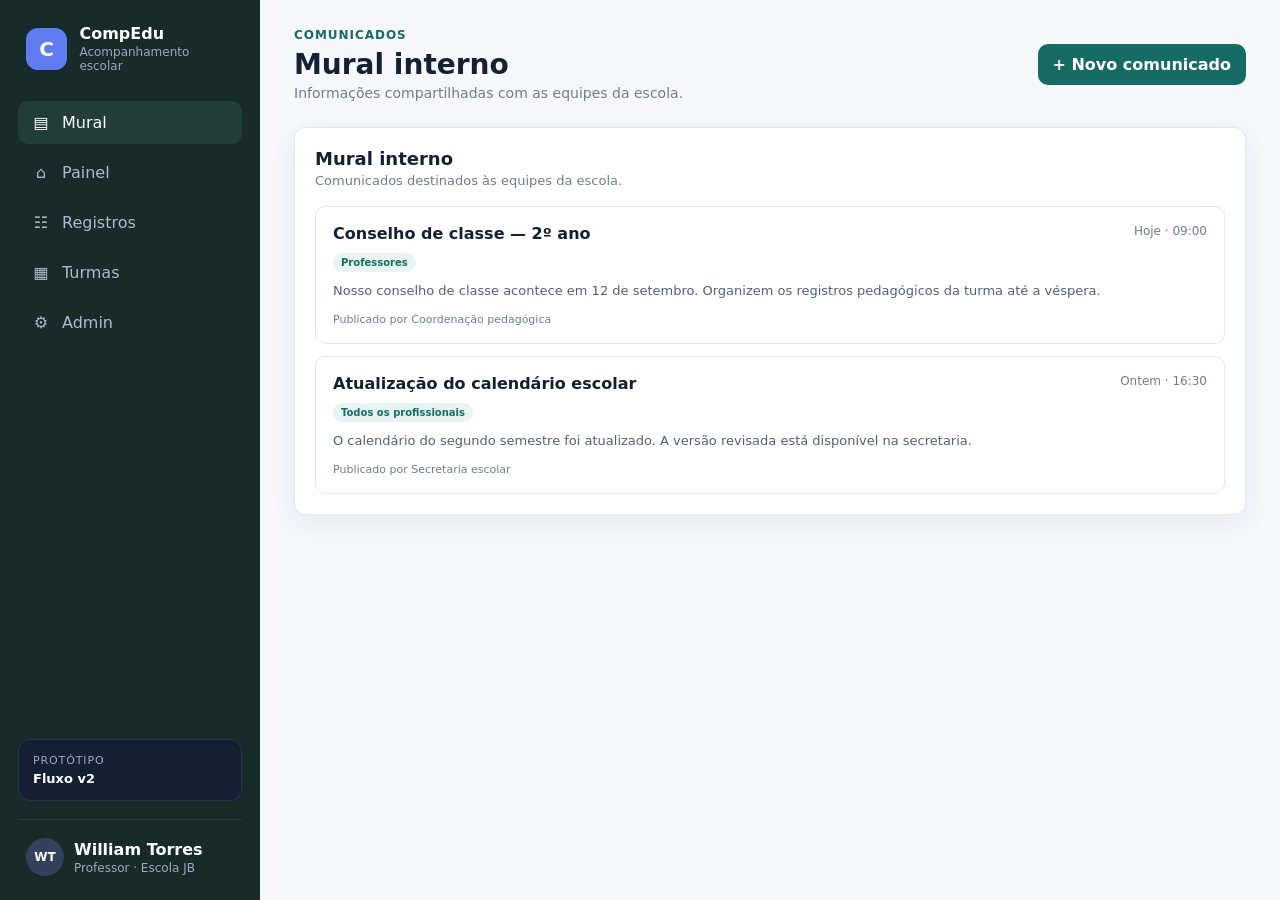
==== prototipo/mockups_canva/index.html @ 4765f0b6 "Novo layout: painel admin, mural comunicados, anexos" ====
<!DOCTYPE html>
<html lang="pt-BR">
<head>
  <meta charset="UTF-8">
  <meta name="viewport" content="width=device-width, initial-scale=1.0">
  <title>CompEdu — Acompanhamento Pedagógico</title>
  <link rel="stylesheet" href="style.css">
</head>
<body>
  <div class="app">
    <aside class="sidebar">
      <div class="brand">
        <div class="brand-mark">C</div>
        <div>
          <strong>CompEdu</strong>
          <span>Acompanhamento escolar</span>
        </div>
      </div>

      <nav>
        <button class="nav-item active" data-view="comunicados">
          <span class="nav-icon">▤</span><span>Mural</span>
        </button>
        <button class="nav-item" data-view="inicio">
          <span class="nav-icon">⌂</span><span>Painel</span>
        </button>
        <button class="nav-item" data-view="registros">
          <span class="nav-icon">☷</span><span>Registros</span>
        </button>
        <button class="nav-item" data-view="turmas">
          <span class="nav-icon">▦</span><span>Turmas</span>
        </button>
      
        <button class="nav-item" data-view="administracao">
          <span class="nav-icon">⚙</span><span>Admin</span>
        </button>
      </nav>

      <div class="sidebar-note">
        <span>Protótipo</span>
        <strong>Fluxo v2</strong>
      </div>

      <div class="user">
        <div class="avatar">WT</div>
        <div>
          <strong>William Torres</strong>
          <span>Professor · Escola JB</span>
        </div>
      </div>
    </aside>

    <main class="content">
      <header class="topbar">
        <div>
          <div class="breadcrumb" id="breadcrumb">Comunicados</div>
          <h1 id="page-title">Mural interno</h1>
          <p id="page-description">Informações compartilhadas com as equipes da escola.</p>
        </div>
        <div class="topbar-actions">
          <button class="btn primary" id="new-announcement">+ Novo comunicado</button>
          <button class="btn primary hidden" id="new-record">+ Novo registro</button>
        </div>
      </header>

      <!-- INÍCIO -->
      <section class="view" id="inicio">
        <div class="overview-grid">
          <article class="panel overview-card">
            <div class="section-label">Visão geral</div>
            <div class="overview-stats">
              <div>
                <strong>128</strong>
                <span>alunos</span>
              </div>
              <div>
                <strong>6</strong>
                <span>turmas</span>
              </div>
              <div>
                <strong>37</strong>
                <span>registros no mês</span>
              </div>
            </div>
          </article>

          <article class="panel council-card">
            <div class="panel-title-row">
              <div>
                <div class="section-label">Próximo conselho de classe</div>
                <h2 id="council-date-label">12 de setembro de 2026</h2>
              </div>
              <div class="calendar-icon">▣</div>
            </div>
            <div class="council-actions">
              <input type="date" id="council-date" value="2026-09-12">
              <button class="btn secondary" id="save-council-date">Salvar data</button>
            </div>
          </article>
        </div>

        <div class="home-grid">
          <section class="panel">
            <div class="panel-head">
              <div>
                <h2>Registros recentes</h2>
                <p>Últimas observações adicionadas pelos professores.</p>
              </div>
              <button class="link-btn" data-go="registros">Ver todos</button>
            </div>
            <div class="timeline" id="recent-records"></div>
          </section>

          <section class="panel">
            <div class="panel-head">
              <div>
                <h2>Alunos para acompanhar</h2>
                <p>Alunos com maior recorrência de registros de atenção.</p>
              </div>
            </div>
            <div id="watch-students"></div>
          </section>
        </div>
      </section>

      <!-- TURMAS -->
      <section class="view" id="turmas">
        <div id="classes-home">
          <div class="section-intro">
            <h2>Turmas</h2>
            <p>Entre em uma turma para acessar seus alunos e gerar um relatório.</p>
          </div>
          <div class="class-grid" id="class-grid"></div>
        </div>

        <div id="class-detail" class="hidden">
          <button class="back-btn" id="back-to-classes">← Voltar para turmas</button>

          <div class="panel class-hero">
            <div>
              <div class="section-label">Turma selecionada</div>
              <h2 id="class-title">2º A</h2>
              <p id="class-subtitle">27 alunos · Ensino Médio</p>
            </div>
            <button class="btn primary" id="class-report">Gerar relatório da turma</button>
          </div>

          <section class="panel">
            <div class="panel-head">
              <div>
                <h2>Lista de alunos</h2>
                <p>Clique em um aluno para visualizar seus registros.</p>
              </div>
              <input class="search" id="class-student-search" placeholder="Buscar aluno...">
            </div>
            <div class="student-list" id="class-student-list"></div>
          </section>
        </div>

        <div id="student-detail" class="hidden">
          <button class="back-btn" id="back-to-class">← Voltar para a turma</button>

          <div class="panel student-hero">
            <div class="student-main">
              <div class="student-avatar" id="student-avatar">AS</div>
              <div>
                <div class="section-label">Aluno</div>
                <h2 id="student-name">Ana Souza</h2>
                <p id="student-class">2º A</p>
              </div>
            </div>
            <button class="btn secondary" id="student-new-record">+ Registrar observação</button>
          </div>

          <section class="panel">
            <div class="panel-head">
              <div>
                <h2>Registros do aluno</h2>
                <p>Histórico pedagógico organizado em ordem cronológica.</p>
              </div>
            </div>
            <div class="record-list" id="student-records"></div>
          </section>
        </div>
      </section>

      <!-- REGISTROS -->
      <section class="view" id="registros">
        <section class="panel">
          <div class="panel-head records-head">
            <div>
              <h2>Lista de registros</h2>
              <p>Use os filtros para encontrar rapidamente o que precisa.</p>
            </div>
          </div>

          <div class="filters">
            <label>
              <span>Ano / turma</span>
              <select id="filter-class">
                <option value="all">Todas as turmas</option>
              </select>
            </label>

            <label>
              <span>Tipo de registro</span>
              <select id="filter-type">
                <option value="all">Todos os tipos</option>
                <option value="Positivo">Positivo</option>
                <option value="Atenção">Atenção</option>
                <option value="Acompanhamento">Acompanhamento</option>
              </select>
            </label>

            <label>
              <span>Aluno</span>
              <select id="filter-student">
                <option value="all">Todos os alunos</option>
              </select>
            </label>

            <button class="clear-btn" id="clear-filters">Limpar filtros</button>
          </div>

          <div class="results-info">
            <strong id="result-count">0 registros</strong>
            <span id="active-filter-text">Mostrando todos</span>
          </div>

          <div class="record-list" id="all-records"></div>
        </section>
      </section>

      <!-- COMUNICADOS -->
      <section class="view active-view" id="comunicados">
        <section class="panel">
          <div class="panel-head">
            <div>
              <h2>Mural interno</h2>
              <p>Comunicados destinados às equipes da escola.</p>
            </div>
          </div>
          <div class="announcement-list" id="announcement-list"></div>
        </section>
      </section>

      <!-- ADMINISTRACAO -->
      <section class="view" id="administracao">
        <div class="section-intro">
          <h2>Cadastros da escola</h2>
          <p>Organize profissionais, turmas e estudantes em um só lugar.</p>
        </div>
        <div class="admin-tabs" role="tablist" aria-label="Cadastros da escola">
          <button class="admin-tab active" type="button" role="tab" aria-selected="true" data-admin-tab="professores">Professores</button>
          <button class="admin-tab" type="button" role="tab" aria-selected="false" data-admin-tab="turmas">Turmas</button>
          <button class="admin-tab" type="button" role="tab" aria-selected="false" data-admin-tab="alunos">Alunos</button>
          <button class="admin-tab" type="button" role="tab" aria-selected="false" data-admin-tab="equipe">Equipe pedagógica</button>
        </div>

        <section class="admin-panel active" role="tabpanel" id="admin-professores">
          <div class="admin-form-column">
            <h3>Novo professor</h3>
            <form id="teacher-form">
              <label><span>Nome completo</span><input id="teacher-name" required></label>
              <label><span>E-mail institucional</span><input id="teacher-email" type="email" required></label>
              <label><span>Turmas vinculadas</span><select id="teacher-classes" multiple size="4"></select></label>
              <button class="btn primary" type="submit">Cadastrar professor</button>
            </form>
          </div>
          <div class="admin-list-column"><h3>Professores cadastrados</h3><div id="teacher-list" class="admin-list"></div></div>
        </section>

        <section class="admin-panel hidden" role="tabpanel" id="admin-turmas">
          <div class="admin-form-column">
            <h3>Nova turma</h3>
            <form id="class-form">
              <label><span>Identificação da turma</span><input id="admin-class-name" required placeholder="Ex.: 4º A"></label>
              <label><span>Etapa de ensino</span><select id="admin-class-year"><option>Ensino Fundamental I</option><option>Ensino Fundamental II</option><option>Ensino Médio</option></select></label>
              <button class="btn primary" type="submit">Cadastrar turma</button>
            </form>
          </div>
          <div class="admin-list-column"><h3>Turmas cadastradas</h3><div id="admin-class-list" class="admin-list"></div></div>
        </section>

        <section class="admin-panel hidden" role="tabpanel" id="admin-alunos">
          <div class="admin-form-column">
            <h3>Novo aluno</h3>
            <form id="student-form">
              <label><span>Nome completo</span><input id="admin-student-name" required></label>
              <label><span>Turma</span><select id="admin-student-class" required></select></label>
              <button class="btn primary" type="submit">Cadastrar aluno</button>
            </form>
          </div>
          <div class="admin-list-column"><h3>Alunos cadastrados</h3><div id="admin-student-list" class="admin-list"></div></div>
        </section>

        <section class="admin-panel hidden" role="tabpanel" id="admin-equipe">
          <div class="admin-form-column">
            <h3>Novo membro da equipe</h3>
            <form id="team-form">
              <label><span>Nome completo</span><input id="team-name" required></label>
              <label><span>E-mail institucional</span><input id="team-email" type="email" required></label>
              <label><span>Área de atuação</span><select id="team-area"><option>Coordenação pedagógica</option><option>Secretaria</option><option>Psicopedagogia</option><option>Orientação educacional</option><option>Outro</option></select></label>
              <button class="btn primary" type="submit">Cadastrar membro</button>
            </form>
          </div>
          <div class="admin-list-column"><h3>Equipe pedagógica cadastrada</h3><div id="team-list" class="admin-list"></div></div>
        </section>
        <p class="admin-notice">Cadastros demonstrativos: os dados não são salvos e não alteram permissões de acesso.</p>
      </section>
    </main>
  </div>

  <!-- MODAL NOVO REGISTRO -->
  <div class="modal-layer hidden" id="record-modal">
    <div class="modal">
      <div class="modal-head">
        <div>
          <h2>Novo registro</h2>
          <p>Descreva um fato objetivo e relevante para o acompanhamento.</p>
        </div>
        <button class="close-btn" id="close-record-modal">×</button>
      </div>

      <form id="record-form">
        <label>
          <span>Aluno</span>
          <select id="record-student" required></select>
        </label>

        <label>
          <span>Tipo de registro</span>
          <select id="record-type" required>
            <option value="Positivo">Positivo</option>
            <option value="Atenção">Atenção</option>
            <option value="Acompanhamento">Acompanhamento</option>
          </select>
        </label>

        <label>
          <span>Compartilhamento</span>
          <select id="record-audience" required>
            <option value="Professores da turma e equipe pedagógica">Professores da turma e equipe pedagógica</option>
            <option value="Equipe pedagógica">Equipe pedagógica</option>
            <option value="Conselho de classe">Conselho de classe</option>
          </select>
        </label>

        <label>
          <span>Observação</span>
          <textarea id="record-text" rows="5" required placeholder="Ex.: Participou ativamente da atividade e colaborou com o grupo."></textarea>
        </label>

        <div class="guidance">
          Registre fatos observáveis. Evite rótulos, julgamentos pessoais ou diagnósticos.
        </div>

        <div class="modal-actions">
          <button class="btn secondary" type="button" id="cancel-record">Cancelar</button>
          <button class="btn primary" type="submit">Salvar registro</button>
        </div>
      </form>
    </div>
  </div>

  <!-- MODAL NOVO COMUNICADO -->
  <div class="modal-layer hidden" id="announcement-modal">
    <div class="modal">
      <div class="modal-head">
        <div>
          <h2>Novo comunicado</h2>
          <p>Escolha quem deve visualizar esta mensagem.</p>
        </div>
        <button class="close-btn" id="close-announcement-modal" aria-label="Fechar">×</button>
      </div>
      <form id="announcement-form">
        <label>
          <span>Título</span>
          <input id="announcement-title" required maxlength="90" placeholder="Ex.: Reunião de planejamento">
        </label>
        <label>
          <span>Público</span>
          <select id="announcement-audience" required>
            <option value="Todos os profissionais">Todos os profissionais</option>
            <option value="Professores">Professores</option>
            <option value="Equipe pedagógica">Equipe pedagógica</option>
            <option value="Conselho de classe">Conselho de classe</option>
          </select>
        </label>
        <label>
          <span>Mensagem</span>
          <textarea id="announcement-text" rows="4" required maxlength="800" placeholder="Escreva as informações principais."></textarea>
        </label>
        <label>
          <span>Anexos</span>
          <input id="announcement-files" type="file" multiple>
        </label>
        <div id="attachment-preview" class="attachment-preview" aria-live="polite"></div>
        <div class="modal-actions">
          <button class="btn secondary" type="button" id="cancel-announcement">Cancelar</button>
          <button class="btn primary" type="submit">Publicar comunicado</button>
        </div>
      </form>
    </div>
  </div>

  <!-- MODAL RELATÓRIO -->
  <div class="modal-layer hidden" id="report-modal">
    <div class="modal report-modal">
      <div class="modal-head">
        <div>
          <div class="section-label">Relatório demonstrativo</div>
          <h2 id="report-title">Relatório da turma</h2>
        </div>
        <button class="close-btn" id="close-report-modal">×</button>
      </div>
      <div id="report-content"></div>
      <div class="modal-actions">
        <button class="btn secondary" id="close-report-bottom">Fechar</button>
        <button class="btn primary" onclick="window.print()">Imprimir / salvar PDF</button>
      </div>
    </div>
  </div>

  <script src="script.js"></script>
</body>
</html>
---- prototipo/mockups_canva/style.css ----
:root{
  --bg:#f5f7fb;
  --surface:#ffffff;
  --surface-soft:#f8f9fc;
  --text:#152033;
  --muted:#6f7b8f;
  --border:#e3e8f0;
  --primary:#176b65;
  --primary-dark:#11554f;
  --sidebar:#172b29;
  --sidebar-hover:#233d39;
  --good:#2d8a61;
  --good-bg:#eaf7ef;
  --warn:#c47d20;
  --warn-bg:#fff3df;
  --neutral:#176b65;
  --neutral-bg:#e8f4f1;
  --shadow:0 8px 28px rgba(31,42,68,.07);
  --radius:12px;
}
*{box-sizing:border-box}
body{
  margin:0;
  font-family:Inter,ui-sans-serif,system-ui,-apple-system,BlinkMacSystemFont,"Segoe UI",sans-serif;
  background:var(--bg);
  color:var(--text);
}
button,input,select,textarea{font:inherit}
button{cursor:pointer}
.app{min-height:100vh;display:grid;grid-template-columns:260px minmax(0,1fr)}
.sidebar{
  position:sticky;top:0;height:100vh;background:var(--sidebar);color:#fff;
  padding:24px 18px;display:flex;flex-direction:column;
}
.brand{display:flex;align-items:center;gap:12px;padding:0 8px 28px}
.brand-mark{
  width:42px;height:42px;border-radius:12px;display:grid;place-items:center;
  background:#5f7df1;font-weight:800;font-size:20px
}
.brand strong,.brand span{display:block}
.brand span{color:#9ba8c3;font-size:12px;margin-top:2px}
nav{display:grid;gap:7px}
.nav-item{
  width:100%;border:0;background:transparent;color:#aeb9d0;padding:12px 14px;
  border-radius:10px;display:flex;align-items:center;gap:12px;text-align:left
}
.nav-item:hover,.nav-item.active{background:var(--sidebar-hover);color:#fff}
.nav-icon{width:18px;text-align:center}
.sidebar-note{
  margin-top:auto;margin-bottom:18px;padding:14px;border:1px solid #2a354d;
  border-radius:12px;background:#151f33
}
.sidebar-note span,.sidebar-note strong{display:block}
.sidebar-note span{color:#9ba8c3;font-size:11px;text-transform:uppercase;letter-spacing:.08em}
.sidebar-note strong{margin-top:4px;font-size:13px}
.user{border-top:1px solid #2a354d;padding:18px 8px 0;display:flex;align-items:center;gap:10px}
.avatar{width:38px;height:38px;border-radius:50%;display:grid;place-items:center;background:#34415c;font-size:12px;font-weight:800}
.user strong,.user span{display:block}
.user span{color:#9ba8c3;font-size:12px;margin-top:2px}

.content{width:100%;max-width:1500px;padding:28px 34px 56px}
.topbar{display:flex;justify-content:space-between;gap:18px;align-items:center;margin-bottom:26px}
.breadcrumb{color:var(--primary);font-size:12px;font-weight:800;text-transform:uppercase;letter-spacing:.08em;margin-bottom:6px}
h1,h2,h3,p{margin-top:0}
h1{font-size:28px;margin-bottom:4px}
.topbar p{color:var(--muted);margin:0;font-size:14px}
.btn{border:0;border-radius:10px;padding:11px 15px;font-weight:800}
.primary{background:var(--primary);color:#fff}
.primary:hover{background:var(--primary-dark)}
.secondary{background:#eef1f6;color:var(--text)}
.secondary:hover{background:#e5e9f0}
.view{display:none}
.active-view{display:block}
.hidden{display:none!important}
.panel{
  background:var(--surface);border:1px solid var(--border);border-radius:var(--radius);
  box-shadow:var(--shadow);padding:20px
}
.section-label{font-size:11px;font-weight:800;color:var(--primary);text-transform:uppercase;letter-spacing:.08em;margin-bottom:8px}
.overview-grid{display:grid;grid-template-columns:1fr 1.15fr;gap:18px;margin-bottom:18px}
.overview-card{display:flex;flex-direction:column;justify-content:center}
.overview-stats{display:grid;grid-template-columns:repeat(3,1fr);gap:10px}
.overview-stats>div{padding:12px 14px;border-left:1px solid var(--border)}
.overview-stats>div:first-child{border-left:0;padding-left:0}
.overview-stats strong,.overview-stats span{display:block}
.overview-stats strong{font-size:26px}
.overview-stats span{color:var(--muted);font-size:12px;margin-top:4px}
.council-card{display:flex;flex-direction:column;justify-content:space-between}
.panel-title-row{display:flex;justify-content:space-between;gap:16px}
.council-card h2{margin-bottom:0}
.calendar-icon{width:42px;height:42px;border-radius:11px;background:var(--neutral-bg);color:var(--neutral);display:grid;place-items:center;font-weight:800}
.council-actions{display:flex;gap:8px;margin-top:16px}
.council-actions input{flex:1}
.home-grid{display:grid;grid-template-columns:1.55fr .95fr;gap:18px}
.panel-head{display:flex;align-items:flex-start;justify-content:space-between;gap:16px;margin-bottom:18px}
.panel-head h2{font-size:18px;margin-bottom:4px}
.panel-head p{margin:0;color:var(--muted);font-size:13px}
.link-btn,.back-btn,.clear-btn{
  border:0;background:transparent;color:var(--primary);font-weight:800
}
.back-btn{padding:0;margin-bottom:14px}
.timeline{display:grid}
.timeline-item{display:grid;grid-template-columns:10px minmax(0,1fr) auto;gap:12px;padding:14px 2px;border-bottom:1px solid var(--border)}
.timeline-item:last-child{border-bottom:0}
.dot{width:9px;height:9px;border-radius:50%;background:#7790e7;margin-top:6px}
.timeline-item strong{display:block;margin-bottom:5px}
.timeline-item p{margin:0;color:var(--muted);font-size:13px;line-height:1.45}
.timeline-item time{white-space:nowrap;color:var(--muted);font-size:12px}
.badge{display:inline-block;border-radius:999px;padding:4px 8px;font-size:10px;font-weight:800;margin-left:5px;vertical-align:1px}
.badge.good{background:var(--good-bg);color:var(--good)}
.badge.warn{background:var(--warn-bg);color:var(--warn)}
.badge.neutral{background:var(--neutral-bg);color:var(--neutral)}
.watch-item{display:grid;grid-template-columns:42px 1fr auto;gap:12px;align-items:center;padding:13px 0;border-bottom:1px solid var(--border)}
.watch-item:last-child{border-bottom:0}
.student-mini-avatar,.student-avatar{
  border-radius:11px;background:var(--neutral-bg);color:#4c64c0;display:grid;place-items:center;font-weight:800
}
.student-mini-avatar{width:42px;height:42px;font-size:12px}
.watch-item strong,.watch-item span{display:block}
.watch-item span{color:var(--muted);font-size:12px;margin-top:3px}
.record-count{font-size:12px;font-weight:800;color:var(--warn);background:var(--warn-bg);padding:6px 8px;border-radius:999px}

.section-intro{margin-bottom:18px}
.section-intro h2{margin-bottom:4px}
.section-intro p{color:var(--muted);font-size:14px;margin:0}
.class-grid{display:grid;grid-template-columns:repeat(3,minmax(0,1fr));gap:16px}
.class-card{
  background:var(--surface);border:1px solid var(--border);border-radius:var(--radius);
  box-shadow:var(--shadow);padding:20px;transition:.18s ease;cursor:pointer
}
.class-card:hover{transform:translateY(-2px);border-color:#c8d2ef}
.class-card-top{display:flex;justify-content:space-between;gap:12px}
.class-card h3{font-size:21px;margin-bottom:4px}
.class-card p{color:var(--muted);font-size:13px}
.class-arrow{color:var(--primary);font-weight:900}
.class-stats{display:grid;grid-template-columns:1fr 1fr;gap:8px;margin-top:18px;border-top:1px solid var(--border);padding-top:14px}
.class-stats strong,.class-stats span{display:block}
.class-stats strong{font-size:18px}
.class-stats span{font-size:11px;color:var(--muted);margin-top:2px}
.class-hero,.student-hero{display:flex;align-items:center;justify-content:space-between;gap:18px;margin-bottom:18px}
.class-hero h2,.student-hero h2{margin-bottom:4px}
.class-hero p,.student-hero p{color:var(--muted);margin:0;font-size:13px}
.search,input[type=date],select,textarea{
  border:1px solid var(--border);border-radius:10px;padding:10px 12px;background:#fff;color:var(--text);outline:none
}
.search:focus,input:focus,select:focus,textarea:focus{border-color:#8aa1ed;box-shadow:0 0 0 3px rgba(49,87,213,.09)}
.search{min-width:245px}
.student-list{display:grid}
.student-row{
  border-bottom:1px solid var(--border);padding:13px 4px;display:grid;
  grid-template-columns:42px minmax(0,1fr) auto auto;gap:12px;align-items:center;cursor:pointer
}
.student-row:hover{background:#fafbfe}
.student-row:last-child{border-bottom:0}
.student-row strong,.student-row span{display:block}
.student-row .meta{color:var(--muted);font-size:12px;margin-top:3px}
.student-row .records-pill{font-size:11px;color:var(--neutral);background:var(--neutral-bg);border-radius:999px;padding:6px 9px}
.student-row .row-arrow{color:var(--primary);font-weight:900}
.student-main{display:flex;align-items:center;gap:14px}
.student-avatar{width:52px;height:52px;font-size:14px}

.filters{display:grid;grid-template-columns:1fr 1fr 1fr auto;gap:12px;align-items:end;padding:14px;border-radius:12px;background:var(--surface-soft);border:1px solid var(--border);margin-bottom:14px}
.filters label,form label{display:grid;gap:6px}
.filters label span,form label span{font-size:12px;font-weight:800;color:#445068}
.clear-btn{padding:10px 6px}
.results-info{display:flex;gap:10px;align-items:center;margin:8px 2px 10px}
.results-info span{color:var(--muted);font-size:12px}
.record-list{display:grid;gap:10px}
.record-card{border:1px solid var(--border);border-radius:12px;padding:15px}
.record-card:hover{border-color:#cfd6e6}
.record-top{display:flex;justify-content:space-between;gap:12px;align-items:flex-start;margin-bottom:9px}
.record-card p{color:#526076;font-size:13px;line-height:1.5;margin:0}
.record-meta{color:var(--muted);font-size:11px;white-space:nowrap}
.record-student{font-weight:800}
.record-class{color:var(--muted);font-size:11px;margin-left:7px}
.record-access{margin-top:10px;padding-top:9px;border-top:1px solid var(--border);color:var(--muted);font-size:11px}

.announcement-list{display:grid;gap:12px}
.announcement-item{padding:17px;border:1px solid var(--border);border-radius:10px;background:#fff}
.announcement-top{display:flex;align-items:flex-start;justify-content:space-between;gap:16px;margin-bottom:9px}
.announcement-top h3{font-size:16px;margin:0 0 8px}
.announcement-top time{color:var(--muted);font-size:12px;white-space:nowrap}
.announcement-item p{color:#526076;font-size:13px;line-height:1.55;margin:0}
.audience-badge{display:inline-block;padding:4px 8px;border-radius:999px;background:#e8f4f1;color:#176b65;font-size:10px;font-weight:800}
.announcement-author{margin-top:12px;color:var(--muted);font-size:11px}
.announcement-attachments{display:flex;flex-wrap:wrap;gap:8px;list-style:none;margin:14px 0 0;padding:0}
.announcement-attachments a{display:inline-block;padding:7px 10px;border:1px solid var(--border);border-radius:8px;color:var(--primary);font-size:12px;font-weight:700;text-decoration:none}
.announcement-attachments a:hover{background:var(--neutral-bg)}
.empty-state{margin:0;padding:16px;color:var(--muted);font-size:13px}
form input{width:100%;border:1px solid var(--border);border-radius:10px;padding:10px 12px;background:#fff;color:var(--text)}
.attachment-preview{color:var(--muted);font-size:12px;overflow-wrap:anywhere}
.topbar-actions{display:flex;gap:8px}
.admin-tabs{display:flex;gap:4px;overflow-x:auto;border-bottom:1px solid var(--border)}
.admin-tab{flex:0 0 auto;border:0;border-bottom:2px solid transparent;padding:11px 14px;background:transparent;color:var(--muted);font-weight:700}
.admin-tab.active{border-bottom-color:var(--primary);color:var(--primary)}
.admin-panel{display:grid;grid-template-columns:minmax(250px,.8fr) minmax(0,1.2fr);gap:28px;padding:22px 0;border-bottom:1px solid var(--border)}
.admin-panel h3{font-size:15px;margin-bottom:15px}
.admin-panel form .btn{justify-self:start}
.admin-panel select[multiple]{min-height:112px}
.admin-list{display:grid;gap:8px;max-height:430px;overflow:auto}
.admin-list-item{display:grid;gap:4px;padding:11px 13px;border:1px solid var(--border);border-radius:8px}
.admin-list-item strong{font-size:13px}
.admin-list-item span,.admin-list-item small{color:var(--muted);font-size:12px}
.admin-notice{margin:16px 0 0;color:var(--muted);font-size:12px}
.nav-item:focus-visible,.admin-tab:focus-visible,.btn:focus-visible,.link-btn:focus-visible,.back-btn:focus-visible,.clear-btn:focus-visible,.close-btn:focus-visible{outline:3px solid #91c8bd;outline-offset:2px}

.modal-layer{position:fixed;inset:0;background:rgba(14,23,42,.48);display:grid;place-items:center;padding:18px;z-index:30}
.modal{width:min(570px,100%);max-height:90vh;overflow:auto;background:#fff;border-radius:18px;box-shadow:0 24px 80px rgba(0,0,0,.25);padding:22px}
.report-modal{width:min(720px,100%)}
.modal-head{display:flex;justify-content:space-between;gap:16px;align-items:flex-start;margin-bottom:18px}
.modal-head h2{margin-bottom:4px}
.modal-head p{color:var(--muted);font-size:13px;margin:0}
.close-btn{width:36px;height:36px;border:0;border-radius:10px;background:#f0f2f6;font-size:22px}
form{display:grid;gap:14px}
textarea{width:100%;resize:vertical}
.guidance{font-size:12px;line-height:1.45;background:#f4f6fb;color:#5d6a80;padding:11px 12px;border-radius:10px}
.modal-actions{display:flex;justify-content:flex-end;gap:8px;margin-top:18px}
.report-block{padding:14px;border:1px solid var(--border);border-radius:12px;margin-bottom:10px}
.report-block h3{font-size:14px;margin-bottom:8px}
.report-block p{color:var(--muted);font-size:13px;line-height:1.5;margin:0}
.report-numbers{display:grid;grid-template-columns:repeat(3,1fr);gap:10px;margin-bottom:14px}
.report-stat{padding:14px;background:var(--surface-soft);border-radius:12px}
.report-stat strong,.report-stat span{display:block}
.report-stat strong{font-size:22px}
.report-stat span{color:var(--muted);font-size:11px;margin-top:3px}

@media(max-width:1050px){
  .overview-grid,.home-grid{grid-template-columns:1fr}
  .class-grid{grid-template-columns:repeat(2,1fr)}
  .filters{grid-template-columns:1fr 1fr}
}
@media(max-width:760px){
  .app{grid-template-columns:1fr}
  .sidebar{position:static;height:auto;padding:15px}
  .brand{padding-bottom:14px}
  nav{grid-template-columns:repeat(5,minmax(58px,1fr));gap:4px;overflow-x:auto}
  .nav-item{justify-content:center;flex-direction:column;gap:4px;padding:8px 4px;font-size:10px}
  .nav-icon{font-size:16px}
  .nav-item span:last-child{display:block}
  .sidebar-note,.user{display:none}
  .content{padding:20px 14px 40px}
  .topbar{align-items:flex-start}
  .class-grid{grid-template-columns:1fr}
  .panel-head,.class-hero,.student-hero{flex-direction:column;align-items:stretch}
  .topbar-actions{width:100%}
  .topbar-actions .btn{width:100%}
  .search{min-width:0;width:100%}
  .filters{grid-template-columns:1fr}
  .student-row{grid-template-columns:42px 1fr auto}
  .student-row .row-arrow{display:none}
  .announcement-top{flex-direction:column;gap:8px}
  .admin-panel{grid-template-columns:1fr;gap:20px}
}
@media(max-width:520px){
  .topbar{flex-direction:column}
  .overview-stats{grid-template-columns:1fr}
  .overview-stats>div{border-left:0;border-top:1px solid var(--border);padding:10px 0}
  .overview-stats>div:first-child{border-top:0}
  .council-actions{flex-direction:column}
  .timeline-item{grid-template-columns:10px 1fr}
  .timeline-item time{grid-column:2}
  .watch-item{grid-template-columns:42px 1fr}
  .record-count{grid-column:2;justify-self:start}
}
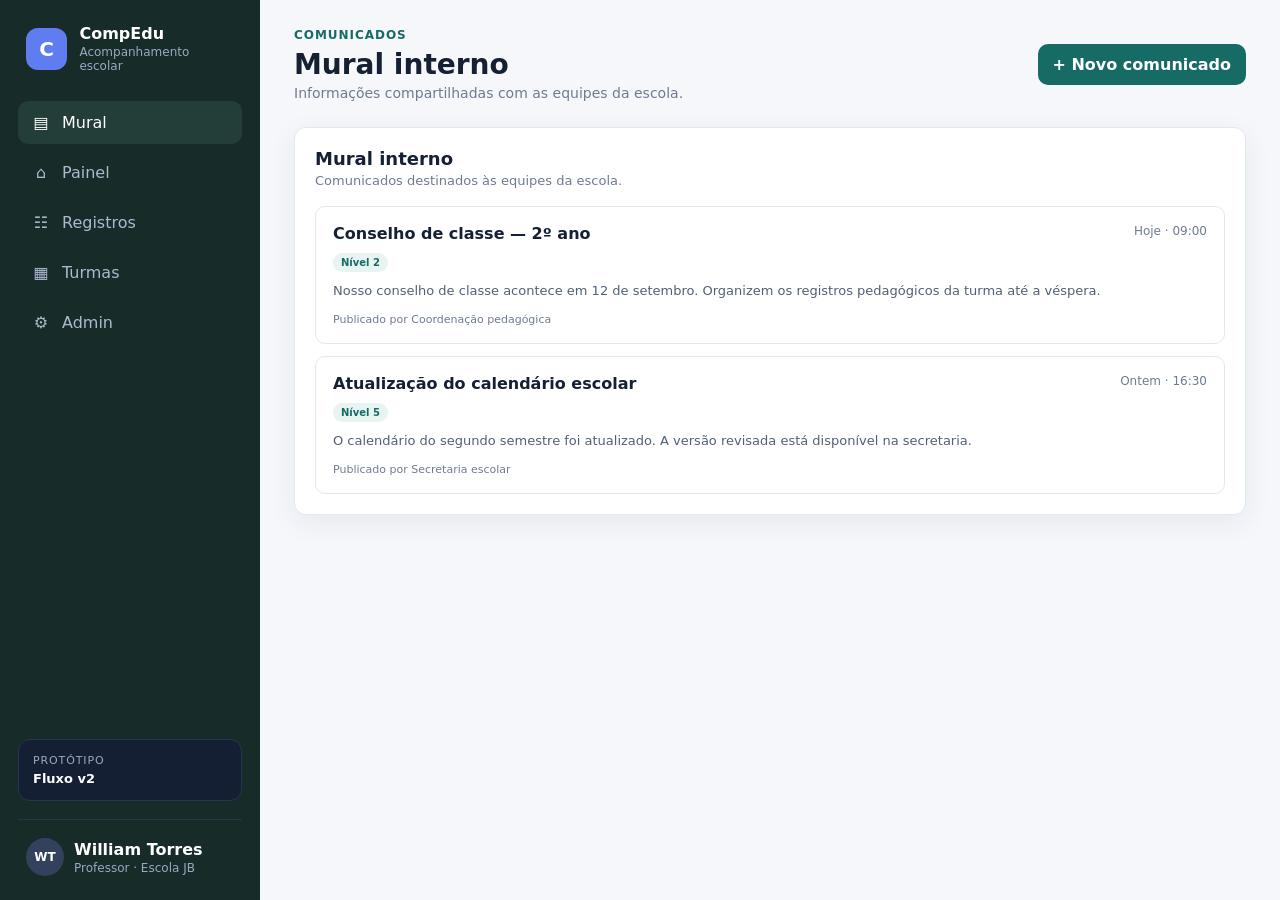
==== commit 65189799: "Inicia API e registra decisoes do produto" ====
--- a/prototipo/mockups_canva/index.html
+++ b/prototipo/mockups_canva/index.html
@@ -338,11 +338,13 @@
         </label>
 
         <label>
-          <span>Compartilhamento</span>
-          <select id="record-audience" required>
-            <option value="Professores da turma e equipe pedagógica">Professores da turma e equipe pedagógica</option>
-            <option value="Equipe pedagógica">Equipe pedagógica</option>
-            <option value="Conselho de classe">Conselho de classe</option>
+          <span>Nível de acesso</span>
+          <select id="record-access-level" required>
+            <option value="3">Nível 3 — padrão</option>
+            <option value="1">Nível 1 — acesso mais alto</option>
+            <option value="2">Nível 2</option>
+            <option value="4">Nível 4</option>
+            <option value="5">Nível 5</option>
           </select>
         </label>
 
@@ -369,7 +371,7 @@
       <div class="modal-head">
         <div>
           <h2>Novo comunicado</h2>
-          <p>Escolha quem deve visualizar esta mensagem.</p>
+          <p>O nível 1 tem maior acesso. Cada nível vê publicações do próprio nível e dos níveis numericamente maiores.</p>
         </div>
         <button class="close-btn" id="close-announcement-modal" aria-label="Fechar">×</button>
       </div>
@@ -379,12 +381,13 @@
           <input id="announcement-title" required maxlength="90" placeholder="Ex.: Reunião de planejamento">
         </label>
         <label>
-          <span>Público</span>
-          <select id="announcement-audience" required>
-            <option value="Todos os profissionais">Todos os profissionais</option>
-            <option value="Professores">Professores</option>
-            <option value="Equipe pedagógica">Equipe pedagógica</option>
-            <option value="Conselho de classe">Conselho de classe</option>
+          <span>Nível de acesso</span>
+          <select id="announcement-access-level" required>
+            <option value="3">Nível 3 — padrão</option>
+            <option value="1">Nível 1 — acesso mais alto</option>
+            <option value="2">Nível 2</option>
+            <option value="4">Nível 4</option>
+            <option value="5">Nível 5</option>
           </select>
         </label>
         <label>
--- a/prototipo/mockups_canva/style.css
+++ b/prototipo/mockups_canva/style.css
@@ -181,7 +181,7 @@
 .announcement-top h3{font-size:16px;margin:0 0 8px}
 .announcement-top time{color:var(--muted);font-size:12px;white-space:nowrap}
 .announcement-item p{color:#526076;font-size:13px;line-height:1.55;margin:0}
-.audience-badge{display:inline-block;padding:4px 8px;border-radius:999px;background:#e8f4f1;color:#176b65;font-size:10px;font-weight:800}
+.access-level-badge{display:inline-block;padding:4px 8px;border-radius:999px;background:#e8f4f1;color:#176b65;font-size:10px;font-weight:800}
 .announcement-author{margin-top:12px;color:var(--muted);font-size:11px}
 .announcement-attachments{display:flex;flex-wrap:wrap;gap:8px;list-style:none;margin:14px 0 0;padding:0}
 .announcement-attachments a{display:inline-block;padding:7px 10px;border:1px solid var(--border);border-radius:8px;color:var(--primary);font-size:12px;font-weight:700;text-decoration:none}
